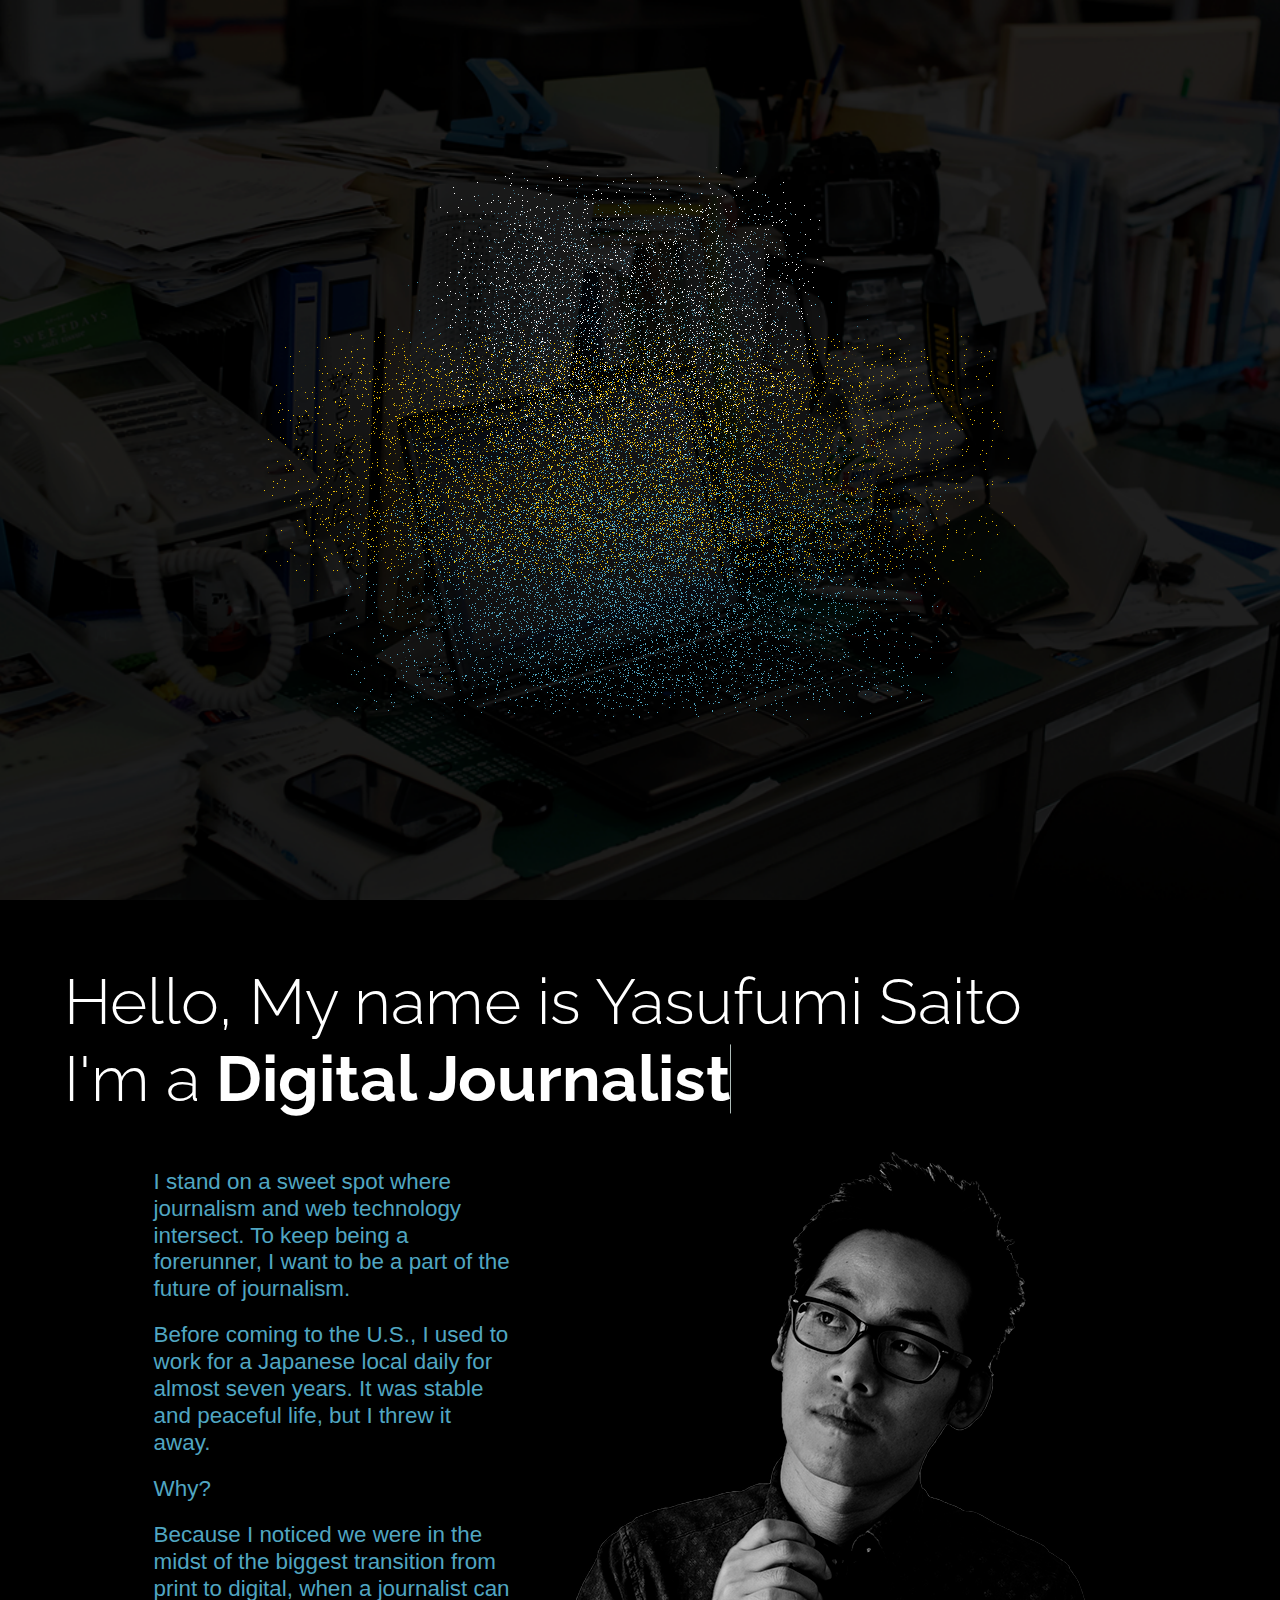
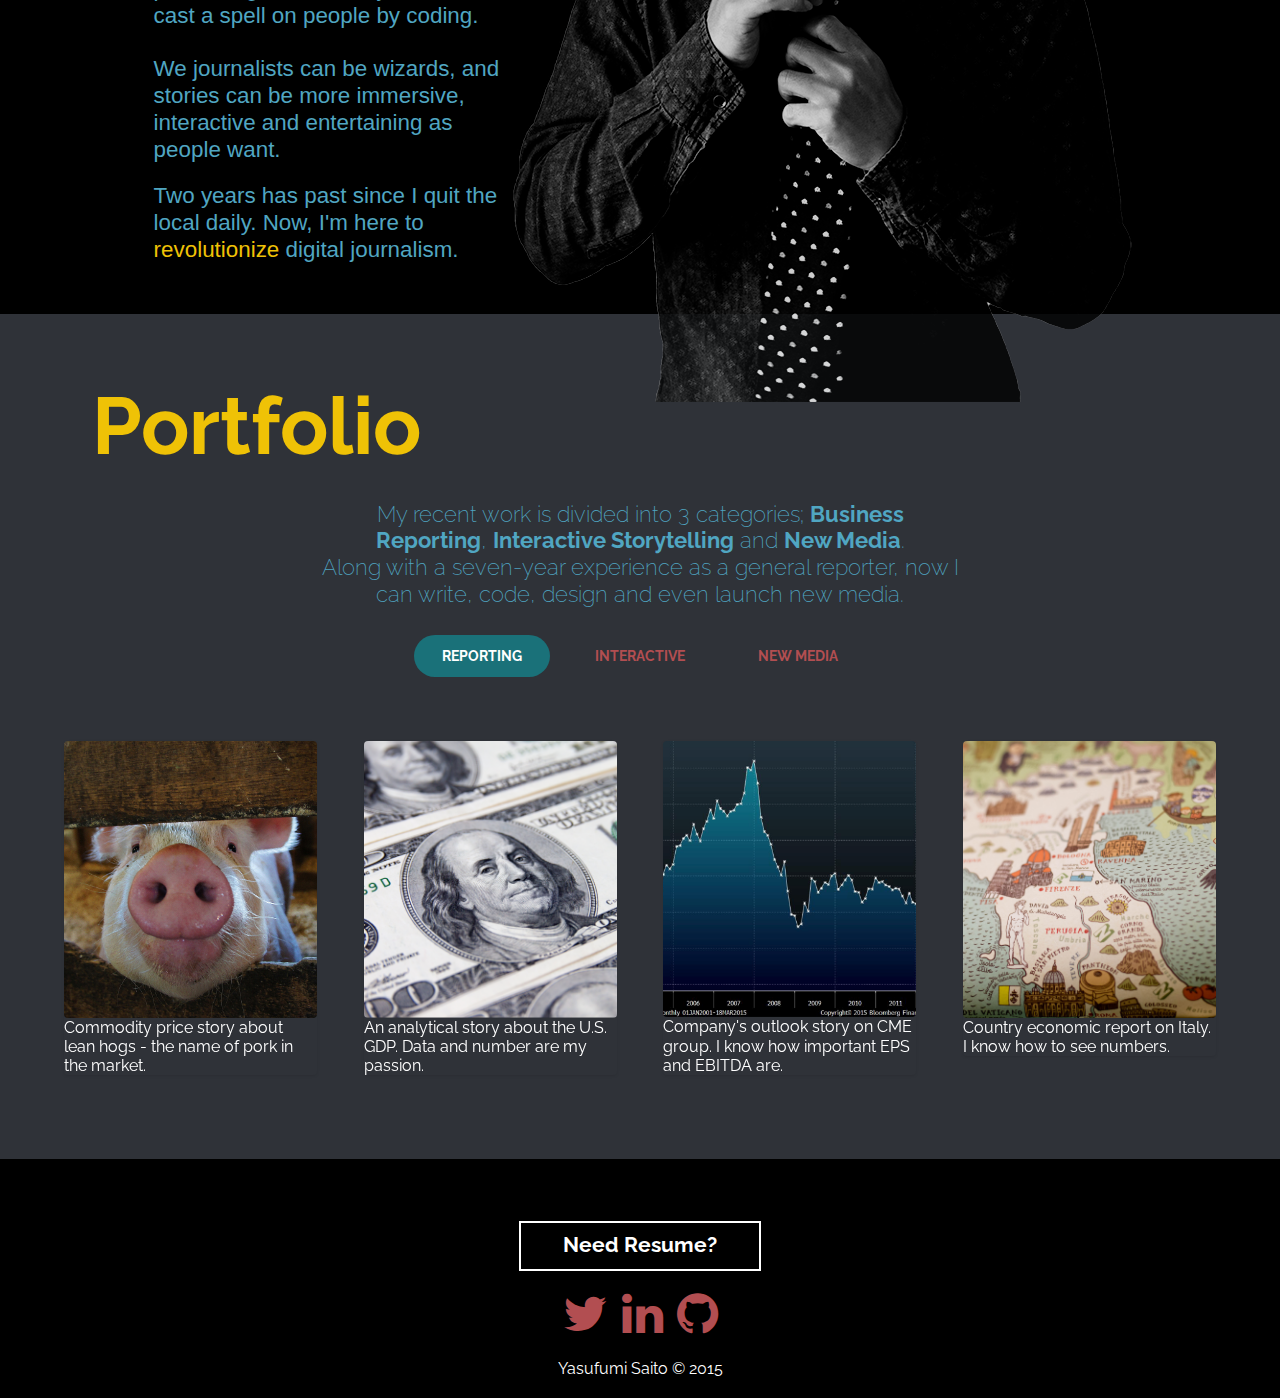
==== index.html @ 70fff32c "portfolio" ====
<DOCTYPE html>
<html>
  <head>
  	<meta name="viewport" content="width=device-width" />
  	<title>Yasufumi Saito</title>
    <link rel="stylesheet" type="text/css" href="style.css">
    <link rel="stylesheet" type="text/css" href="css/main.css">
    <link rel="stylesheet" type="text/css" href="css/reset.css"> <!-- CSS reset -->
        
    <script src="js/modernizr.js"></script> <!-- Modernizr -->
    <link rel="stylesheet" type="text/css" href="css/normalize.css" />
    <link rel="stylesheet" type="text/css" href="css/font-awesome-4.2.0/css/font-awesome.min.css" />
    <link rel="stylesheet" type="text/css" href="css/demo.css" />
    <link href='http://fonts.googleapis.com/css?family=Source+Sans+Pro:300,400,700' rel='stylesheet' type='text/css'>
    <style type="text/css" media="screen">
      .button {
        font-size:1.3em;
        font-weight: bold;
        display: inline-block;
        padding: .5em 2em;
        border: 2px solid #fff;
        color: #fff;
        text-align: center;
        text-decoration: none;
        outline: none;
        transition: all .7s;
        margin-top:3em;
      }
      .button:hover {
        background-color: rgba(255,255,255,.3);
        border-radius: 30px;
      }

      .social {
        margin:20px;
      }

      .social a {
        margin:5px;
      }

      .rights {
        padding-bottom: 20px;
      }
      
    </style>
  </head>
  <body>
      <!-- 1st -->
      <div id="particle-slider">
          <div class="slides">
            <!-- Replace the 'data-src'-attribute with one of the pictures below,
                 to see how it works with other images -->
            <div class="slide" data-src="img/Logo.png">
            </div>
          </div>
        <canvas class="draw"></canvas>
      </div>

      <!-- 2nd -->
      <section class="cd-intro">
        <h1 id="head" class="cd-headline letters type">
          <span style="color:white">Hello, My name is Yasufumi Saito<br /> I'm a </span> 
          <span class="cd-words-wrapper waiting">
            <b class="is-visible">Digital Journalist</b>
            <b>Front-end Developer</b>
            <b>Web Designer</b>
          </span>
        </h1>
        <img class="figure" src="img/Yasu.png" alt="">
        <div id="about">
          <p>I stand on a sweet spot where journalism and web technology intersect. To keep being a forerunner, I want to be a part of the future of journalism.</p><br />
          <p>Before coming to the U.S., I used to work for a Japanese local daily for almost seven years. It was stable and peaceful life, but I threw it away.</p><br />
          <p>Why?</p><br />        
          <p>Because I noticed we were in the midst of the biggest transition from print to digital, when a journalist can cast a spell on people by coding.<p><br />
          <p>We journalists can be wizards, and stories can be more immersive, interactive and entertaining as people want.</p><br />
          <p>Two years has past since I quit the local daily. Now, I'm here to <em style="clear:both;color:#EFC206">revolutionize</em> digital journalism.</p>     
        </div>
      </section>

      <!-- 3rd -->    
      <div class="cd-gallery-container">
        <h1 id="head2" style="color:#EFC206;font-size:5rem;text-align:center;font-weight:bold;margin-bottom:0">Portfolio</h1>
        <div id="explanation" style="color: #50A6C2;margin:0 auto;padding: 1.2em 0 1.2em 0;font-size:1.4rem;text-align:center;font-weight:200;line-height: 1.2;width:50%">
        <p>My recent work is divided into 3 categories; <strong>Business Reporting</strong>, <strong>Interactive Storytelling</strong> and <strong>New Media</strong>. </p>
        <p>Along with a seven-year experience as a general reporter, now I can write, code, design and even launch new media.</p>
        </div>

          <nav class="cd-filter">
            <ul>
              <li class="placeholder"> 
                <a data-type="red" href="#0">Reporting</a> <!-- selected option on mobile -->
              </li> 

              <li>
                <a class="selected" data-type="red" href="#0">Reporting</a>
              </li>

              <li>
                <a data-type="blue" href="#0">Interactive</a>
              </li>

              <li>
                <a data-type="green" href="#0">New Media</a>
              </li>
            </ul>
          </nav>

          <ul class="cd-gallery cd-container">
            <li>
              <ul class="cd-item-wrapper">
                <li data-type="red" class="is-visible">
                  <a href="http://news.medill.northwestern.edu/chicago/pork-prices-plunge-threatening-the-greatest-collapse/" target="_blank"><img src="img/pork.jpg" alt="thumbnail"></a>
                  <p>Commodity price story about lean hogs - the name of pork in the market.</p>
                </li>

                <li data-type="blue" class="is-hidden">
                  <a href="http://www.medillnews847.com/madeinchicago/" target="_blank"><img src="img/madeinchicago.png" alt="thumbnail"></a>
                  <p>Made in Chicago is a mosaic of stories. I produced the splash page and two stories.</p>
                </li>

                <li data-type="green" class="is-hidden">
                  <a href="https://projects.knightlab.com/projects/influence" target="_blank"><img src="img/hashtaginfluence.png" alt="thumbnail"></a>
                  <p>#influence is a web service to find an influencer. I mainly did design work.</p>
                </li>
              </ul>
            </li>

            <li>
              <ul class="cd-item-wrapper">
                <li data-type="red" class="is-visible">
                  <a href="http://news.medill.northwestern.edu/chicago/10-things-to-know-about-the-latest-u-s-gdp-report/" target="_blank"><img src="img/GDP.png" alt="thumbnail"></a>
                  <p>An analytical story about the U.S. GDP. Data and number are my passion.</p>
                </li>

                <li data-type="blue" class="is-hidden">
                  <a href="http://www.medillnews847.com/madeinchicago/bungalow/index.html" target="_blank"><img src="img/bangalow.png" alt="thumbnail"></a>
                  <p>An interactive story about Chicago bangalow. I produced multimedia and interactive pieces.</p>
                </li>
                
                <li data-type="green" class="is-hidden">
                  <a href="http://knowmo.bitballoon.com" target="_blank"><img src="img/knowmo.png" alt="thumbnail"></a>
                  <p>KnowMo is a news gamification company to revolutionalize news consumption for millennials.</p>
                </li>
              </ul>
            </li>

            <li>
              <ul class="cd-item-wrapper">
                <li data-type="red" class="is-visible">
                  <a href="http://news.medill.northwestern.edu/chicago/cme-will-see-further-stretch/" target="_blank"><img src="img/CME.png" alt="thumbnail"></a>
                  <p>Company's outlook story on CME group. I know how important EPS and EBITDA are.</p>
                </li>

                <li data-type="blue" class="is-hidden">
                  <a href="http://www.medillnews847.com/madeinchicago/midwife/index.html" target="_blank"><img src="img/homebirth.png" alt="thumbnail"></a>
                  <p>An interactive story about midwife. I produced all the design, interactive pieces.</p>
                </li>
                
                <li data-type="green" class="is-hidden">
                  <a href="https://projects.invisionapp.com/share/JB3V82NFD#/screens" target="_blank"><img src="img/quotegate.png" alt="thumbnail"></a>
                  <p>A matching quote game where you unwittingly learn important news</p>
                </li>
              </ul>
            </li>

            <li>
              <ul class="cd-item-wrapper">
                <li data-type="red" class="is-visible">
                  <a href="#" target="_blank"><img src="img/Italy.jpg" alt="thumbnail"></a>
                  <p>Country economic report on Italy. I know how to see numbers.</p>
                </li>

                <li data-type="blue" class="is-hidden">
                  <a href="https://slate.adobe.com/a/2q8BN?v=52" target="_blank"><img src="img/evanston.png" alt="thumbnail"></a>
                  <p>A photo story by using Adobe Slate. I took all the photographs.</p>
                </li>
                
                <li data-type="green" class="is-hidden">
                  <a href="https://invis.io/6N3VB9V4K" target="_blank"><img src="img/newstradamus.png" alt="thumbnail"></a>
                  <p>A newsgame where users predict the result of future news events.</p>
                </li>
              </ul>
            </li>
          </ul> <!-- cd-gallery -->
        </div> <!-- cd-gallery-container -->     
      

      <!-- 4th -->
      <footer style="background-color:black;text-align:center">
      <a class="button" href="img/Resume.pdf" download>Need Resume?</a>
      <div class="social">
        <a href="https://twitter.com/YasufumiSaito" target="_blank"><i class="fa fa-twitter fa-3x"></i></a>
        <a href="https://www.linkedin.com/pub/yasufumi-saito/a7/653/937" target="_blank"><i class="fa fa-linkedin fa-3x"></i></a>
        <a href="https://github.com/YasufumiSaito" target="_blank"><i class="fa fa-github fa-3x"></i></a>
      </div>
      <div class="rights">
        <p>Yasufumi Saito &copy; 2015</p>
      </div>
      </footer> 

      <!-- <script src="js/jquery-2.1.1.js"></script> -->
      <script src="http://code.jquery.com/jquery-1.11.3.min.js"></script>
      <script src="js/main.js"></script> <!-- Resource jQuery -->
      <script src="js/filter.js"></script>
      <script src="js/classie.js"></script>
      <script src="js/particleslider-current.min.js"></script>
      <script type="text/javascript">
        var ps = new ParticleSlider({
            mouseForce:3000,
            ptlGap: 0,
            ptlSize: 1
        });

        var ptl = new ps.Particle(ps);
            ptl.move();
            ptl.velocityX += 10;
            ptl.velocityY += 10;
            ptl.gravityX = 10;
            ptl.gravityY = 10;
                                              
      </script>
  </body>
</html>
---- style.css ----
html * {
        -webkit-font-smoothing: antialiased;
        -moz-osx-font-smoothing: grayscale;
        line-height: 1.2;
      }      

      body {
        margin:0;
        padding:0;
        font-family: "SourceSans", sans-serif;
      }

      #particle-slider {
        width: 100%;
        height: 100vh;
        margin: 0 auto;
        background:black url(img/back.png) center center / cover no-repeat;
        -webkit-background-size: cover;
           -moz-background-size: cover;
             -o-background-size: cover;
                background-size: cover;
        padding: 0;       
      }

      /* hide control & slide sources */
      #particle-slider div {
        display: none;
      }

      /* 2nd */
      .cd-intro {
        margin: 0;
        padding-bottom: 50px;
        background-color: black;
        width:100%;
        height: auto;
      }
      
      #about {
        padding-top: 4%;
        padding-left: 12%;
        width:100%;
      }

      .cd-intro p {    
        font-family: Helvetica;
        font-weight: 100;
        font-size: 1.4rem;
        color: #50A6C2;
        width:40%;
      }
      
      #head {
        margin:0;
        padding-top: 5%;
        padding-left: 5%;
      }

      img.figure {
        float: right;
        text-align: right;
        display: inline;
        max-height:71%;
        padding-right: 10%;
        margin:0;
      }

      @media (max-width: 800px){
         img.figure {
          display:none;
        } 
      }
      
      span {
        font-size: 4rem;
        font-weight: bold;
        /*font-family: Helvetica;*/
      }
      b {
        color:white;
        font-size: 4rem;
        font-style: normal;
      }
      .cd-headline {
        font-size: 4rem;
        line-height: 1.2;
      }
      @media only screen and (min-width: 768px) {
        .cd-headline {
          font-size: 4em;
          font-weight: 300;
        }
      }
      @media only screen and (min-width: 1170px) {
        .cd-headline {
          font-size: 4rem;
        }
      }

      @media (max-width: 650px){
        .cd-headline {
          font-size: 1.5rem;
        }
        span {
        font-size: 1.3rem;
        font-weight: bold;
        /*font-family: Helvetica;*/
        }
        b {
          color:white;
          font-size: 1.3rem;
          font-style: normal;
        }
        .cd-intro p {    
          font-size: 1rem;
          width:85%;
          text-align: center;
        }
        #head {
          text-align: center;
        }
        #head2 {
          font-size: 2em !important;
        }
        #explanation {
          width:85% !important;
          font-size: 1em !important;
        }
      }

    .cd-words-wrapper {
      display: inline-block;
      position: relative;
      text-align: left;
    }
    .cd-words-wrapper b {
      display: inline-block;
      position: absolute;
      white-space: nowrap;
      left: 0;
      top: 0;
    }
    .cd-words-wrapper b.is-visible {
      position: relative;
    }
    .no-js .cd-words-wrapper b {
      opacity: 0;
    }
    .no-js .cd-words-wrapper b.is-visible {
      opacity: 1;
    }

    .cd-headline.type .cd-words-wrapper {
      vertical-align: top;
      overflow: hidden;
    }
    .cd-headline.type .cd-words-wrapper::after {
      /* vertical bar */
      content: '';
      position: absolute;
      right: 0;
      top: 50%;
      bottom: auto;
      -webkit-transform: translateY(-50%);
      -moz-transform: translateY(-50%);
      -ms-transform: translateY(-50%);
      -o-transform: translateY(-50%);
      transform: translateY(-50%);
      height: 90%;
      width: 1px;
      background-color: #aebcb9;
    }
    .cd-headline.type .cd-words-wrapper.waiting::after {
      -webkit-animation: cd-pulse 1s infinite;
      -moz-animation: cd-pulse 1s infinite;
      animation: cd-pulse 1s infinite;
    }
    .cd-headline.type .cd-words-wrapper.selected {
      background-color: #aebcb9;
    }
    .cd-headline.type .cd-words-wrapper.selected::after {
      visibility: hidden;
    }
    .cd-headline.type .cd-words-wrapper.selected b {
      color: #0d0d0d;
    }
    .cd-headline.type b {
      visibility: hidden;
    }
    .cd-headline.type b.is-visible {
      visibility: visible;
    }
    .cd-headline.type i {
      position: absolute;
      visibility: hidden;
    }
    .cd-headline.type i.in {
      position: relative;
      visibility: visible;
    }

    @-webkit-keyframes cd-pulse {
      0% {
        -webkit-transform: translateY(-50%) scale(1);
        opacity: 1;
      }
      40% {
        -webkit-transform: translateY(-50%) scale(0.9);
        opacity: 0;
      }
      100% {
        -webkit-transform: translateY(-50%) scale(0);
        opacity: 0;
      }
    }
    @-moz-keyframes cd-pulse {
      0% {
        -moz-transform: translateY(-50%) scale(1);
        opacity: 1;
      }
      40% {
        -moz-transform: translateY(-50%) scale(0.9);
        opacity: 0;
      }
      100% {
        -moz-transform: translateY(-50%) scale(0);
        opacity: 0;
      }
    }
    @keyframes cd-pulse {
      0% {
        -webkit-transform: translateY(-50%) scale(1);
        -moz-transform: translateY(-50%) scale(1);
        -ms-transform: translateY(-50%) scale(1);
        -o-transform: translateY(-50%) scale(1);
        transform: translateY(-50%) scale(1);
        opacity: 1;
      }
      40% {
        -webkit-transform: translateY(-50%) scale(0.9);
        -moz-transform: translateY(-50%) scale(0.9);
        -ms-transform: translateY(-50%) scale(0.9);
        -o-transform: translateY(-50%) scale(0.9);
        transform: translateY(-50%) scale(0.9);
        opacity: 0;
      }
      100% {
        -webkit-transform: translateY(-50%) scale(0);
        -moz-transform: translateY(-50%) scale(0);
        -ms-transform: translateY(-50%) scale(0);
        -o-transform: translateY(-50%) scale(0);
        transform: translateY(-50%) scale(0);
        opacity: 0;
      }

      /* 3rd */
      .cd-gallery-container {
        clear:both;
        margin: 0;
        padding: 0;
        
        width:100%;
        height:100%;
      }

      .cd-filter {
        padding-top: 10%;
      }
      
      #explanation {
        
        margin:2em auto;
        padding: 2em 0 2em 0;
        font-size:3rem;
      }

      #explanation p {
        
        font-size:3rem;
        text-align:center;
      }

      h1 {
        margin:0;
      }

      footer {
        width:100%;
        height:auto;
      }
---- css/main.css ----
/* -------------------------------- 

Primary style

-------------------------------- */
html * {
  -webkit-font-smoothing: antialiased;
  -moz-osx-font-smoothing: grayscale;
}

*, *:after, *:before {
  -webkit-box-sizing: border-box;
  -moz-box-sizing: border-box;
  box-sizing: border-box;
}

body {
  font-size: 100%;
  font-family: "Ubuntu", sans-serif;
  color: #333;
  background-color: #ebe9d7;
}

a {
  color: #383838;
  text-decoration: none;
}

img {
  max-width: 100%;
}

/* -------------------------------- 

Modules - reusable parts of our design

-------------------------------- */
.cd-container {
  width: 90%;
  max-width: 1200px;
  margin: 0 auto;
}
.cd-container::after {
  /* clearfix */
  content: '';
  display: table;
  clear: both;
}

/* -------------------------------- 

Main components 

-------------------------------- */
.cd-gallery-container {
  margin: 2em auto;
}
@media only screen and (min-width: 1200px) {
  .cd-gallery-container {
    margin: 4em auto;
  }
}

.cd-filter {
  position: relative;
  height: 40px;
  width: 150px;
  margin: 0 auto;
  cursor: pointer;
  z-index: 10;
}
.cd-filter::after {
  /* small arrow icon */
  content: '';
  position: absolute;
  right: 14px;
  top: 50%;
  bottom: auto;
  -webkit-transform: translateY(-50%);
  -moz-transform: translateY(-50%);
  -ms-transform: translateY(-50%);
  -o-transform: translateY(-50%);
  transform: translateY(-50%);
  display: inline-block;
  width: 16px;
  height: 16px;
  background: url("../img/icon-small-arrow.svg") no-repeat center center;
  -webkit-transition: all 0.3s;
  -moz-transition: all 0.3s;
  transition: all 0.3s;
  pointer-events: none;
}
.cd-filter ul {
  position: absolute;
  top: 0;
  left: 0;
  background: #FFF;
  border-radius: 0.25em;
  box-shadow: 0 1px 2px rgba(0, 0, 0, 0.1);
}
.cd-filter li {
  display: none;
}
.cd-filter li:first-child {
  display: block;
  /* this way the placehodler is alway visible */
}
.cd-filter li:last-child a {
  border-radius: 0 0 .25em .25em;
}
.cd-filter a {
  display: block;
  height: 40px;
  width: 150px;
  line-height: 40px;
  padding-left: 14px;
  font-size: 14px;
  font-size: 0.875rem;
  font-weight: 700;
  text-transform: uppercase;
}
.cd-filter a.selected {
  background: #1a7179;
  color: #FFF;
}
.no-touch .cd-filter a.selected:hover {
  background: #1f858e;
}
.cd-filter.is-open::after {
  -webkit-transform: translateY(-50%) rotate(-180deg);
  -moz-transform: translateY(-50%) rotate(-180deg);
  -ms-transform: translateY(-50%) rotate(-180deg);
  -o-transform: translateY(-50%) rotate(-180deg);
  transform: translateY(-50%) rotate(-180deg);
  /* small arrow rotation */
}
.cd-filter.is-open ul li {
  display: block;
}
.cd-filter.is-open .placeholder a {
  opacity: .4;
  /* reduces the opacity of the placeholder on mobile when the menu is open */
}
@media only screen and (min-width: 768px) {
  .cd-filter {
    height: auto;
    width: auto;
  }
  .cd-filter::after {
    display: none;
  }
  .cd-filter ul {
    background: transparent;
    position: static;
    box-shadow: none;
    text-align: center;
  }
  .cd-filter li {
    display: inline-block;
    margin: 0 .4em;
  }
  .cd-filter li:first-child {
    display: inline-block;
  }
  .cd-filter li.placeholder {
    display: none !important;
  }
  .cd-filter li.placeholder a {
    display: none;
  }
  .cd-filter a {
    display: inline-block;
    padding: 1em 2em;
    height: auto;
    width: auto;
    line-height: 1;
    border-radius: 50em !important;
  }
  .no-touch .cd-filter a:hover {
    box-shadow: inset 0 0 0 2px rgba(56, 56, 56, 0.2);
  }
  .cd-filter a.selected:hover {
    box-shadow: none;
    /* removes the hover effect from the selected item */
  }
  .cd-filter.is-open ul li {
    display: inline-block;
  }
}

/* -------------------------------- 

xgallery 

-------------------------------- */
.cd-gallery {
  margin-top: 2em;
  position: relative;
  z-index: 5;
}
.cd-gallery > li {
  position: relative;
  margin-bottom: 1em;
}
.cd-gallery .cd-item-wrapper {
  /* this is the item that rotates */
  position: relative;
}
.touch .cd-gallery .cd-item-wrapper {
  /* fix a bug on IOS8 - rotating elements dissapear*/
  -webkit-perspective: 800px;
  -moz-perspective: 800px;
  perspective: 800px;
}
.cd-gallery .cd-item-wrapper.is-switched .is-visible {
  -webkit-transform: rotateY(180deg);
  -moz-transform: rotateY(180deg);
  -ms-transform: rotateY(180deg);
  -o-transform: rotateY(180deg);
  transform: rotateY(180deg);
  -webkit-animation: cd-rotate 0.5s;
  -moz-animation: cd-rotate 0.5s;
  animation: cd-rotate 0.5s;
}
.cd-gallery .cd-item-wrapper.is-switched .is-hidden {
  -webkit-transform: rotateY(0);
  -moz-transform: rotateY(0);
  -ms-transform: rotateY(0);
  -o-transform: rotateY(0);
  transform: rotateY(0);
  -webkit-animation: cd-rotate-inverse 0.5s;
  -moz-animation: cd-rotate-inverse 0.5s;
  animation: cd-rotate-inverse 0.5s;
  opacity: 0;
}
.cd-gallery .cd-item-wrapper.is-switched .is-selected {
  opacity: 1;
}
.cd-gallery .cd-item-wrapper > li {
  -webkit-backface-visibility: hidden;
  backface-visibility: hidden;
  border-radius: 0.25em;
  box-shadow: 0 1px 3px rgba(0, 0, 0, 0.1);
}
.cd-gallery .cd-item-wrapper > li img {
  display: block;
  width: 100%;
  border-radius: 0.25em;
}
.cd-gallery li.is-visible {
  /* the front item, visible by default */
  position: relative;
  z-index: 5;
}
.cd-gallery li.is-hidden {
  /* the hidden items, right behind the front one */
  position: absolute;
  top: 0;
  left: 0;
  height: 100%;
  width: 100%;
  z-index: 1;
  -webkit-transform: rotateY(180deg);
  -moz-transform: rotateY(180deg);
  -ms-transform: rotateY(180deg);
  -o-transform: rotateY(180deg);
  transform: rotateY(180deg);
}
.cd-gallery li.is-selected {
  /* the next item that will be visible */
  z-index: 3 !important;
}
@media only screen and (min-width: 480px) {
  .cd-gallery > li {
    width: 48%;
    float: left;
    margin-right: 4%;
    margin-bottom: 1.2em;
  }
  .cd-gallery > li:nth-of-type(2n) {
    margin-right: 0;
  }
}
@media only screen and (min-width: 768px) {
  .cd-gallery > li {
    width: 22%;
    float: left;
  }
  .cd-gallery > li:nth-of-type(2n) {
    margin-right: 4%;
  }
  .cd-gallery > li:nth-of-type(4n) {
    margin-right: 0;
  }
}
@media only screen and (min-width: 1200px) {
  .cd-gallery {
    margin-top: 4em;
  }
}

/* -------------------------------- 

xkeyframes 

-------------------------------- */
@-webkit-keyframes cd-rotate {
  0% {
    -webkit-transform: perspective(800px) rotateY(0);
  }
  70% {
    -webkit-transform: perspective(800px) rotateY(200deg);
    /* this creates the bounce effect */
  }
  100% {
    -webkit-transform: perspective(800px) rotateY(180deg);
  }
}
@-moz-keyframes cd-rotate {
  0% {
    -moz-transform: perspective(800px) rotateY(0);
  }
  70% {
    -moz-transform: perspective(800px) rotateY(200deg);
    /* this creates the bounce effect */
  }
  100% {
    -moz-transform: perspective(800px) rotateY(180deg);
  }
}
@keyframes cd-rotate {
  0% {
    -webkit-transform: perspective(800px) rotateY(0);
    -moz-transform: perspective(800px) rotateY(0);
    -ms-transform: perspective(800px) rotateY(0);
    -o-transform: perspective(800px) rotateY(0);
    transform: perspective(800px) rotateY(0);
  }
  70% {
    -webkit-transform: perspective(800px) rotateY(200deg);
    -moz-transform: perspective(800px) rotateY(200deg);
    -ms-transform: perspective(800px) rotateY(200deg);
    -o-transform: perspective(800px) rotateY(200deg);
    transform: perspective(800px) rotateY(200deg);
    /* this creates the bounce effect */
  }
  100% {
    -webkit-transform: perspective(800px) rotateY(180deg);
    -moz-transform: perspective(800px) rotateY(180deg);
    -ms-transform: perspective(800px) rotateY(180deg);
    -o-transform: perspective(800px) rotateY(180deg);
    transform: perspective(800px) rotateY(180deg);
  }
}
@-webkit-keyframes cd-rotate-inverse {
  0% {
    -webkit-transform: perspective(800px) rotateY(-180deg);
  }
  70% {
    -webkit-transform: perspective(800px) rotateY(20deg);
    /* this creates the bounce effect */
  }
  100% {
    -webkit-transform: perspective(800px) rotateY(0);
  }
}
@-moz-keyframes cd-rotate-inverse {
  0% {
    -moz-transform: perspective(800px) rotateY(-180deg);
  }
  70% {
    -moz-transform: perspective(800px) rotateY(20deg);
    /* this creates the bounce effect */
  }
  100% {
    -moz-transform: perspective(800px) rotateY(0);
  }
}
@keyframes cd-rotate-inverse {
  0% {
    -webkit-transform: perspective(800px) rotateY(-180deg);
    -moz-transform: perspective(800px) rotateY(-180deg);
    -ms-transform: perspective(800px) rotateY(-180deg);
    -o-transform: perspective(800px) rotateY(-180deg);
    transform: perspective(800px) rotateY(-180deg);
  }
  70% {
    -webkit-transform: perspective(800px) rotateY(20deg);
    -moz-transform: perspective(800px) rotateY(20deg);
    -ms-transform: perspective(800px) rotateY(20deg);
    -o-transform: perspective(800px) rotateY(20deg);
    transform: perspective(800px) rotateY(20deg);
    /* this creates the bounce effect */
  }
  100% {
    -webkit-transform: perspective(800px) rotateY(0);
    -moz-transform: perspective(800px) rotateY(0);
    -ms-transform: perspective(800px) rotateY(0);
    -o-transform: perspective(800px) rotateY(0);
    transform: perspective(800px) rotateY(0);
  }
}
---- css/demo.css ----
@import url(http://fonts.googleapis.com/css?family=Raleway:400,600,700);

@font-face {
	font-weight: normal;
	font-style: normal;
	font-family: 'codropsicons';
	src:url('../fonts/codropsicons/codropsicons.eot');
	src:url('../fonts/codropsicons/codropsicons.eot?#iefix') format('embedded-opentype'),
		url('../fonts/codropsicons/codropsicons.woff') format('woff'),
		url('../fonts/codropsicons/codropsicons.ttf') format('truetype'),
		url('../fonts/codropsicons/codropsicons.svg#codropsicons') format('svg');
}

*, *:after, *:before { -webkit-box-sizing: border-box; box-sizing: border-box; }
.clearfix:before, .clearfix:after { content: ''; display: table; }
.clearfix:after { clear: both; }

body {
	color: #fff;
	background: #2f3238;
	font-weight: 400;
	font-size: 1em;
	font-family: 'Raleway', Arial, sans-serif;
}

a {
	color: #B24E51;
	text-decoration: none;
}

a:hover,
a:focus {
	color: #afb3b8;
	outline: none;
}

.theme-2 { background: #434d55; }
.theme-2 a { color: #4991C2; }
.theme-2 a:hover, .theme-2 a:focus { color: #74777b; }

.theme-3 { background: #e4eaea; color: #74777b;}
.theme-3 a { color: #e35583; }
.theme-3 a:hover, .theme-3 a:focus { color: #74777b; }

.theme-4 a { color: #6EAE8C; }
.theme-4 a:hover, .theme-4 a:focus { color: #74777b; }

.theme-5 { background: #e4eaea; color: #74777b;}
.theme-5 a { color: #EA8686; }
.theme-5 a:hover, .theme-5 a:focus { color: #74777b; }

.theme-6 a { color: #CFB75C; }
.theme-6 a:hover, .theme-6 a:focus { color: #74777b; }

.theme-7 { background: #E8E8E8; color: #FF72AD;}
.theme-7 a { color: #415c71; }
.theme-7 a:hover, .theme-7 a:focus { color: #509EDB; }

.theme-8 a { color: #938edc; }

.theme-9 { background: #3D4444; color: #DADADA;}
.theme-9 a { color: #DA7071; }
.theme-9 a:hover, .theme-9 a:focus { color: #74777b; }

.content {
	min-height: 250px;
	margin: 0 auto;
	padding-bottom: 2em;
}

.content--tiny {
	max-width: 800px;
}

.container {
	text-align: center;
	padding: 5.25em 0.5em 0;
}

/* Header */
.codrops-header {
	padding: 0;
	letter-spacing: -1px;
}

.codrops-header h1 {
	font-weight: 800;
	font-size: 3.5em;
	line-height: 1;
	margin: 0;
}

.codrops-header h1 span {
	display: block;
	font-size: 35%;
	letter-spacing: 1px;
	padding-top: 0.75em;
	color: #afb3b8;
}

/* To Navigation Style */
.codrops-links {
	text-transform: uppercase;
	font-weight: 300;
	font-size: 1.25em;
}

.codrops-links a {
	display: inline-block;
	padding: 0.5em 0;
	margin: 0.5em;
	text-decoration: none;
	letter-spacing: 1px;
}

.codrops-icon span {
	display: none;
}

.codrops-icon:before {
	margin: 0 4px;
	text-transform: none;
	font-weight: normal;
	font-style: normal;
	font-variant: normal;
	font-family: 'codropsicons';
	line-height: 1;
	speak: none;
	-webkit-font-smoothing: antialiased;
}

.codrops-icon-drop:before {
	content: "\e001";
}

.codrops-icon-prev:before {
	content: "\e004";
}

/* Codrops demo links */
.codrops-demos {
	margin: 3em auto;
	max-width: 700px;
}

.codrops-demos a {
	font-weight: 700;
	text-transform: uppercase;
	letter-spacing: 1px;
	padding: 0.25em 0;
	margin: 5px 10px;
	display: inline-block;
	font-size: 0.85em;
}

.codrops-demos a.current-demo {
	opacity: 0.5;
}

/* Related demos */
.related {
	text-align: center;
	padding: 10em 0;
	clear: both;
	font-weight: bold;
}

.related > a {
	width: 200px;
	display: inline-block;
	text-align: center;
	margin: 1em;
	font-size: 0.8em;
	vertical-align: top;
}

.related a img {
	max-width: 100%;
	opacity: 0.8;
}

.related a:hover img,
.related a:active img {
	opacity: 1;
}

.related a h3 {
	margin: 0;
	font-size: ;
	padding: 0.5em 0 0.3em;
	max-width: 200px;
	text-align: left;
}

@media screen and (max-width: 30em) {
	.codrops-header h1 {
		font-size: 3em;
	}
}
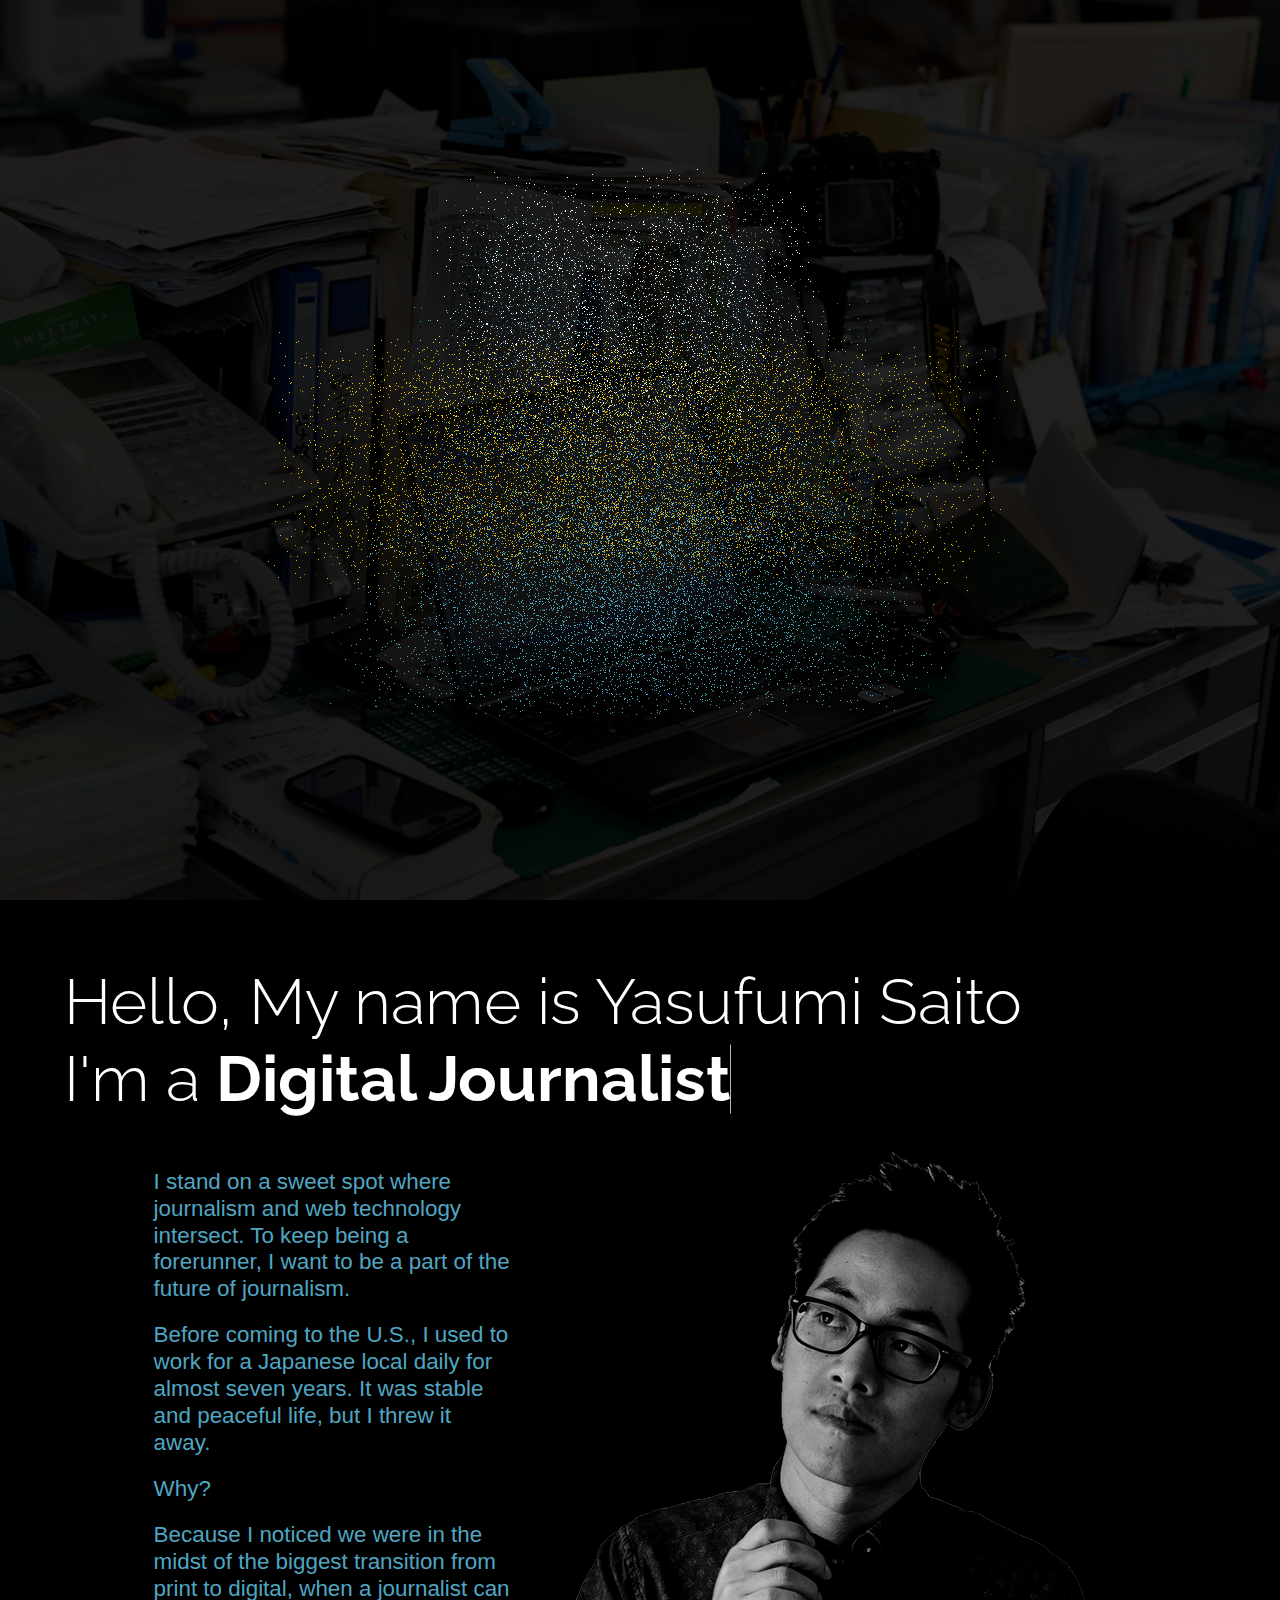
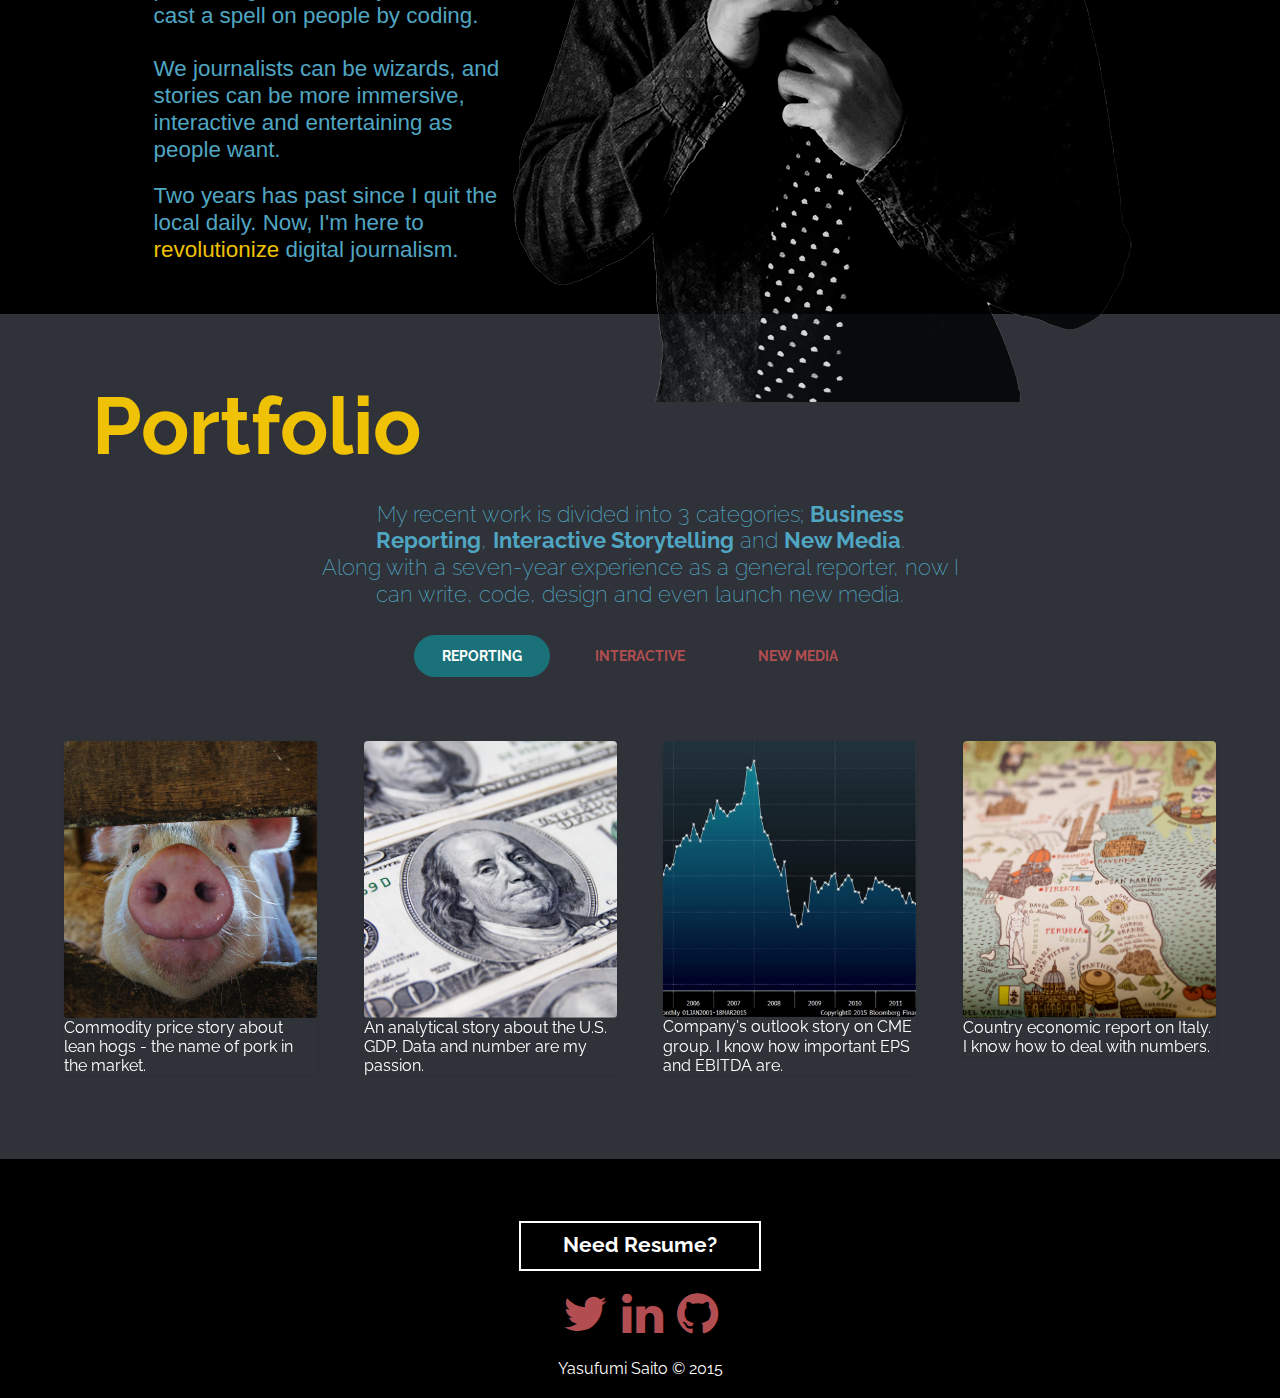
==== commit 2e6095ba: "Added Italy" ====
--- a/index.html
+++ b/index.html
@@ -167,8 +167,8 @@
             <li>
               <ul class="cd-item-wrapper">
                 <li data-type="red" class="is-visible">
-                  <a href="#" target="_blank"><img src="img/Italy.jpg" alt="thumbnail"></a>
-                  <p>Country economic report on Italy. I know how to see numbers.</p>
+                  <a href="italy.html" target="_blank"><img src="img/Italy.jpg" alt="thumbnail"></a>
+                  <p>Country economic report on Italy. I know how to deal with numbers.</p>
                 </li>
 
                 <li data-type="blue" class="is-hidden">
--- a/style.css
+++ b/style.css
@@ -114,7 +114,7 @@
         .cd-intro p {    
           font-size: 1rem;
           width:85%;
-          text-align: center;
+          text-align: left;
         }
         #head {
           text-align: center;
@@ -277,7 +277,7 @@
       #explanation p {
         
         font-size:3rem;
-        text-align:center;
+        text-align:left;
       }
 
       h1 {
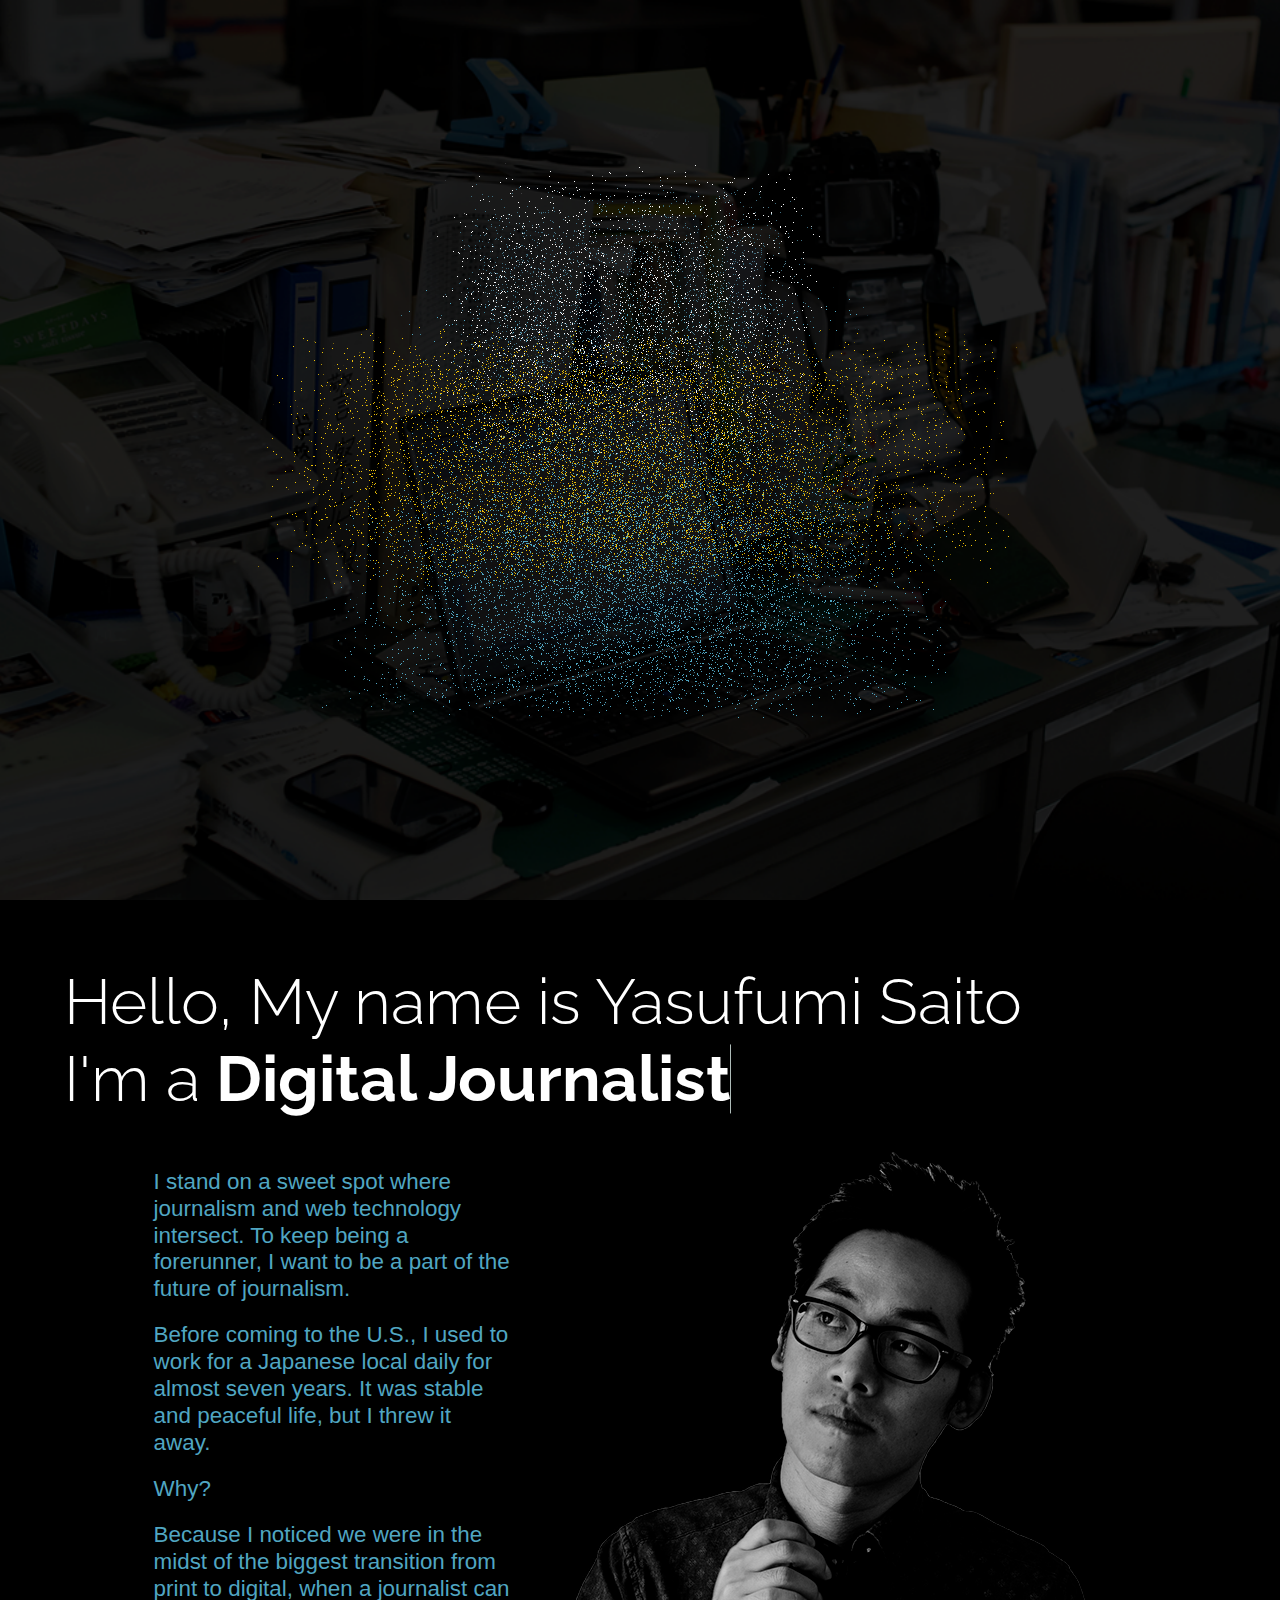
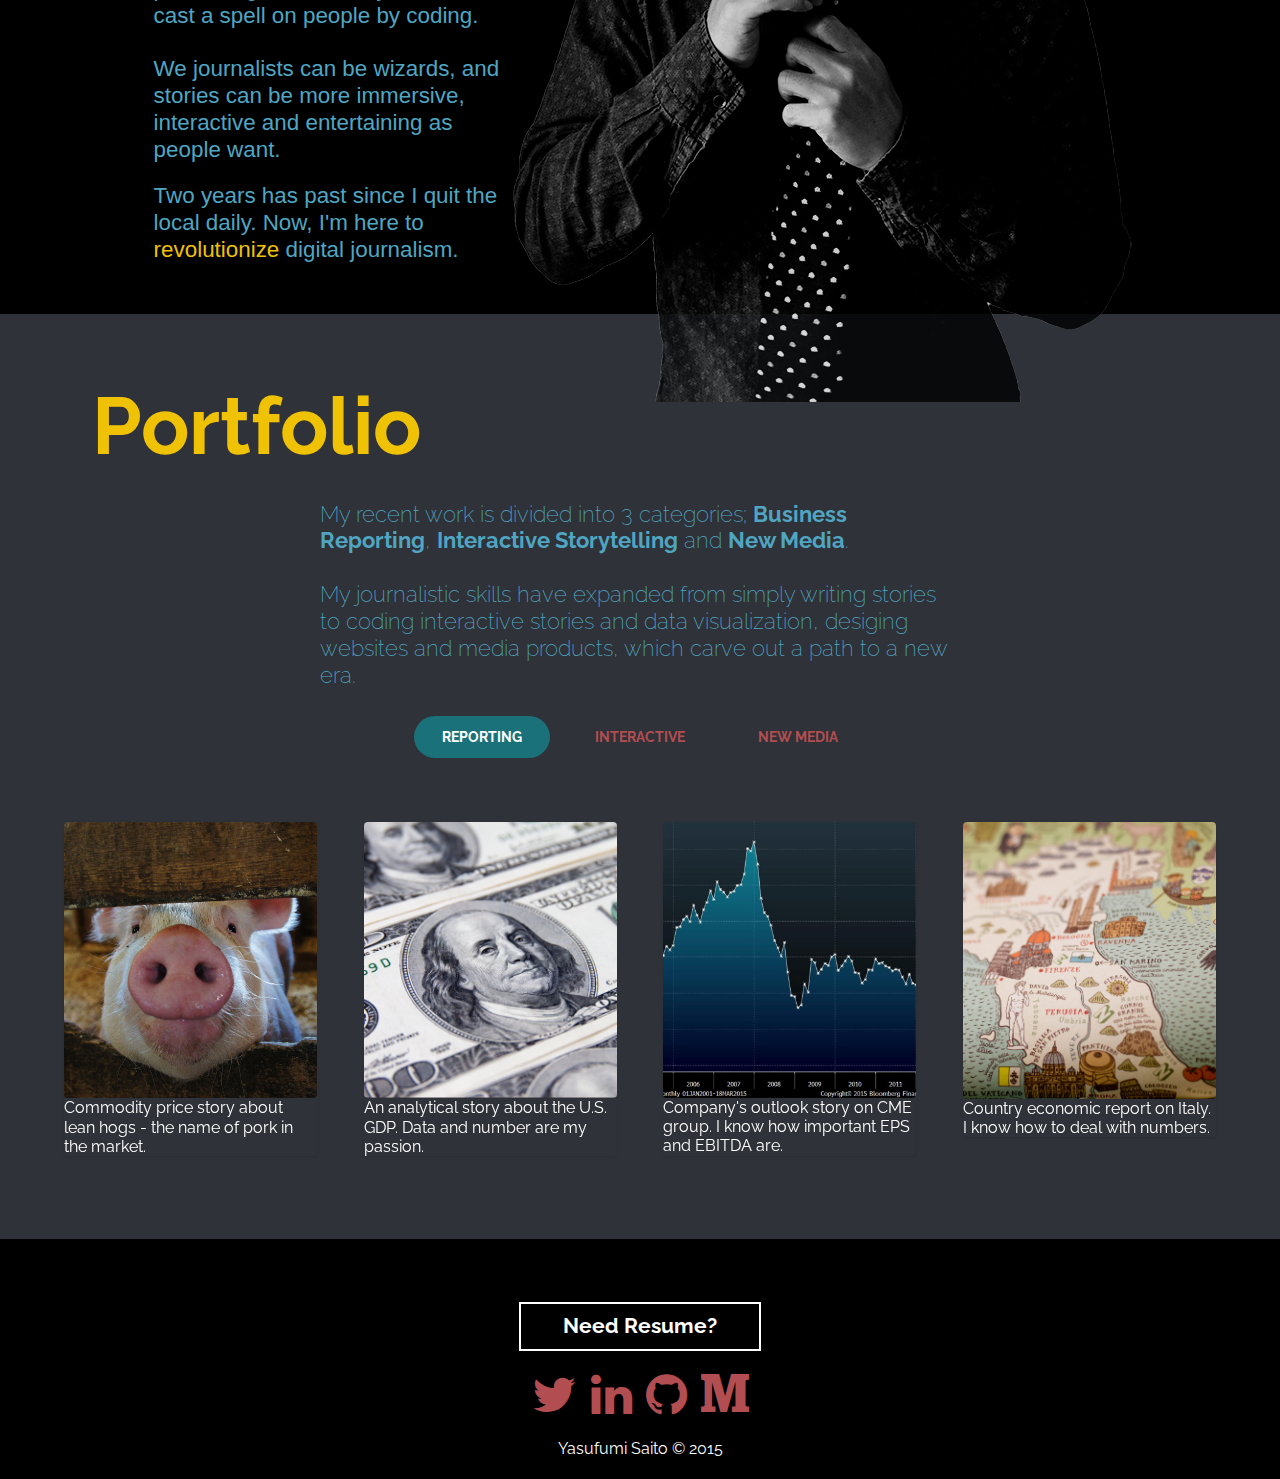
==== commit 09489211: "Added Medium" ====
--- a/index.html
+++ b/index.html
@@ -9,7 +9,7 @@
         
     <script src="js/modernizr.js"></script> <!-- Modernizr -->
     <link rel="stylesheet" type="text/css" href="css/normalize.css" />
-    <link rel="stylesheet" type="text/css" href="css/font-awesome-4.2.0/css/font-awesome.min.css" />
+    <link rel="stylesheet" type="text/css" href="css/font-awesome-4.4.0/css/font-awesome.min.css" />
     <link rel="stylesheet" type="text/css" href="css/demo.css" />
     <link href='http://fonts.googleapis.com/css?family=Source+Sans+Pro:300,400,700' rel='stylesheet' type='text/css'>
     <style type="text/css" media="screen">
@@ -81,9 +81,9 @@
       <!-- 3rd -->    
       <div class="cd-gallery-container">
         <h1 id="head2" style="color:#EFC206;font-size:5rem;text-align:center;font-weight:bold;margin-bottom:0">Portfolio</h1>
-        <div id="explanation" style="color: #50A6C2;margin:0 auto;padding: 1.2em 0 1.2em 0;font-size:1.4rem;text-align:center;font-weight:200;line-height: 1.2;width:50%">
-        <p>My recent work is divided into 3 categories; <strong>Business Reporting</strong>, <strong>Interactive Storytelling</strong> and <strong>New Media</strong>. </p>
-        <p>Along with a seven-year experience as a general reporter, now I can write, code, design and even launch new media.</p>
+        <div id="explanation" style="color: #50A6C2;margin:0 auto;padding: 1.2em 0 1.2em 0;font-size:1.4rem;text-align:left;font-weight:200;line-height: 1.2;width:50%">
+        <p>My recent work is divided into 3 categories; <strong>Business Reporting</strong>, <strong>Interactive Storytelling</strong> and <strong>New Media</strong>.</p><br />
+        <p>My journalistic skills have expanded from simply writing stories to coding interactive stories and data visualization, desiging websites and media products, which carve out a path to a new era.</p>
         </div>
 
           <nav class="cd-filter">
@@ -193,6 +193,7 @@
         <a href="https://twitter.com/YasufumiSaito" target="_blank"><i class="fa fa-twitter fa-3x"></i></a>
         <a href="https://www.linkedin.com/pub/yasufumi-saito/a7/653/937" target="_blank"><i class="fa fa-linkedin fa-3x"></i></a>
         <a href="https://github.com/YasufumiSaito" target="_blank"><i class="fa fa-github fa-3x"></i></a>
+        <a href="https://medium.com/@yasufumisaito" target="_blank"><i class="fa fa-medium fa-3x"></i></a>
       </div>
       <div class="rights">
         <p>Yasufumi Saito &copy; 2015</p>
--- a/style.css
+++ b/style.css
@@ -277,7 +277,7 @@
       #explanation p {
         
         font-size:3rem;
-        text-align:left;
+        text-align:left !important;
       }
 
       h1 {
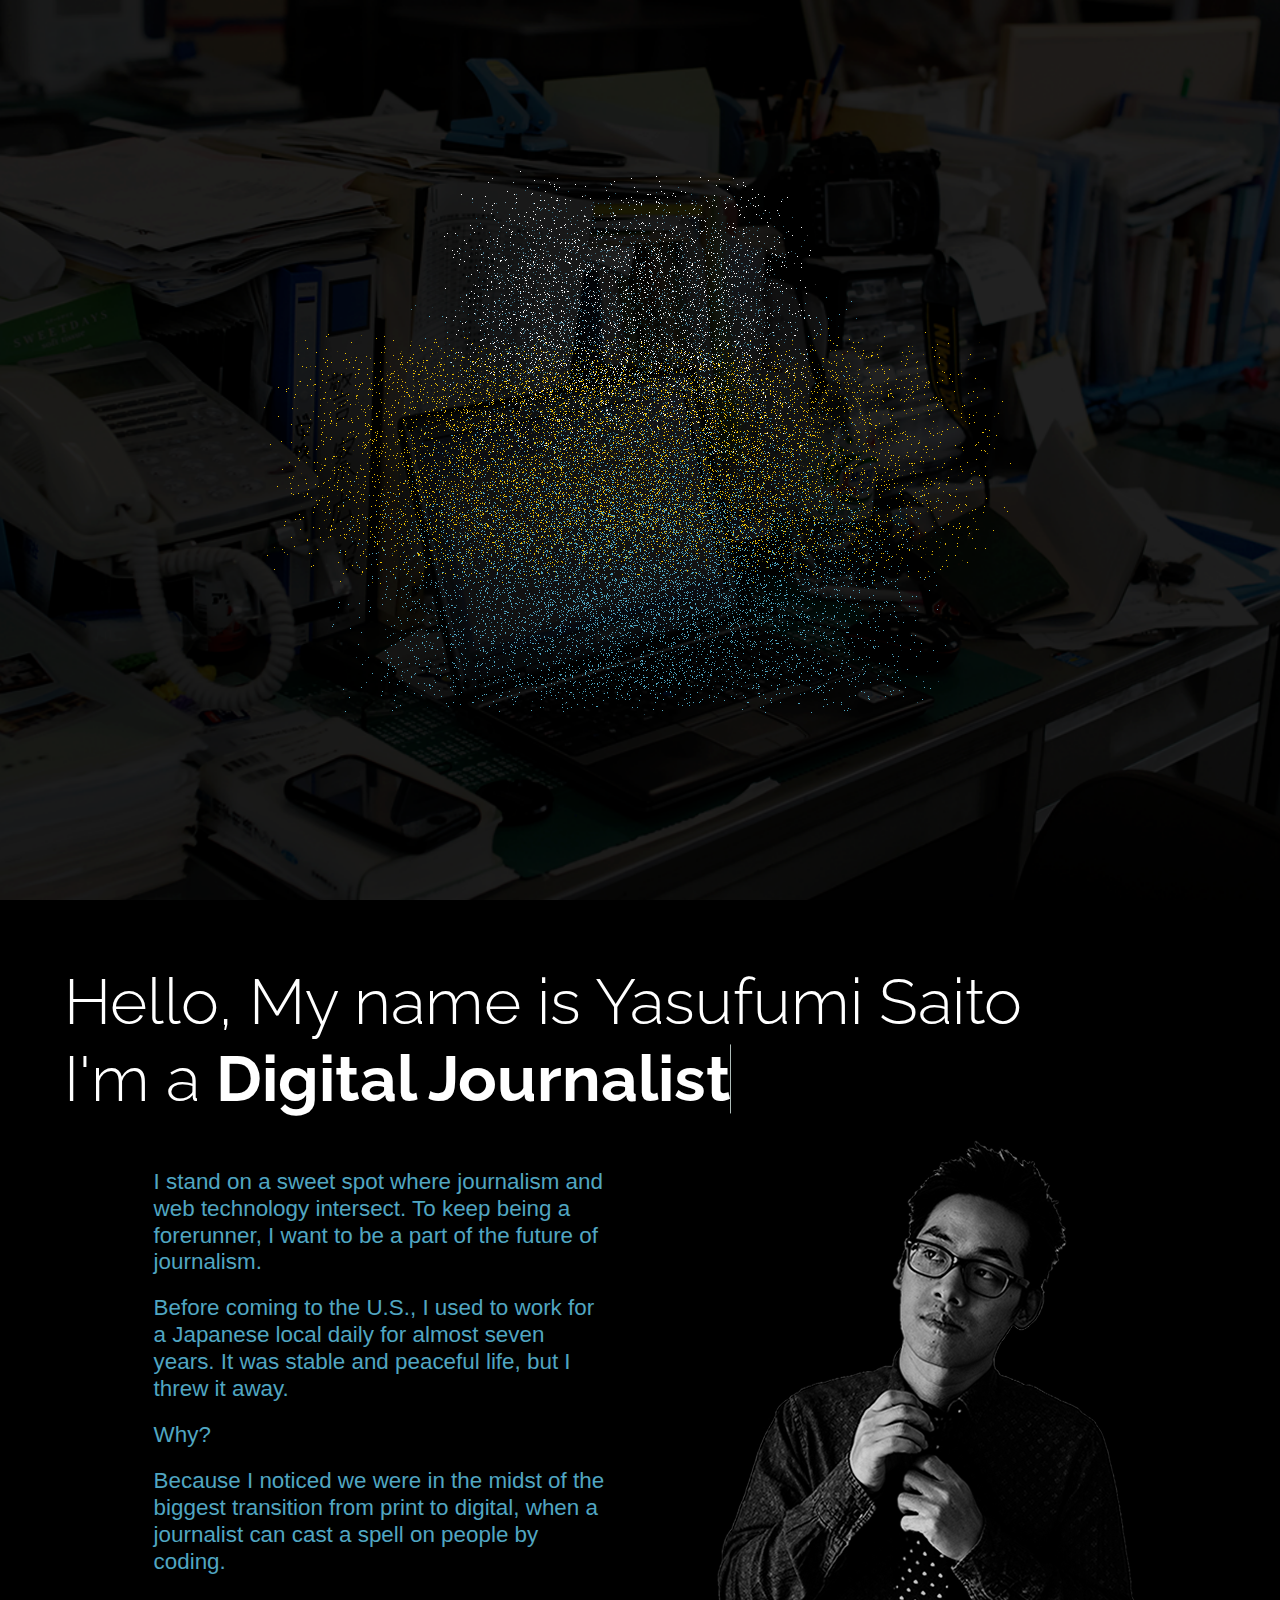
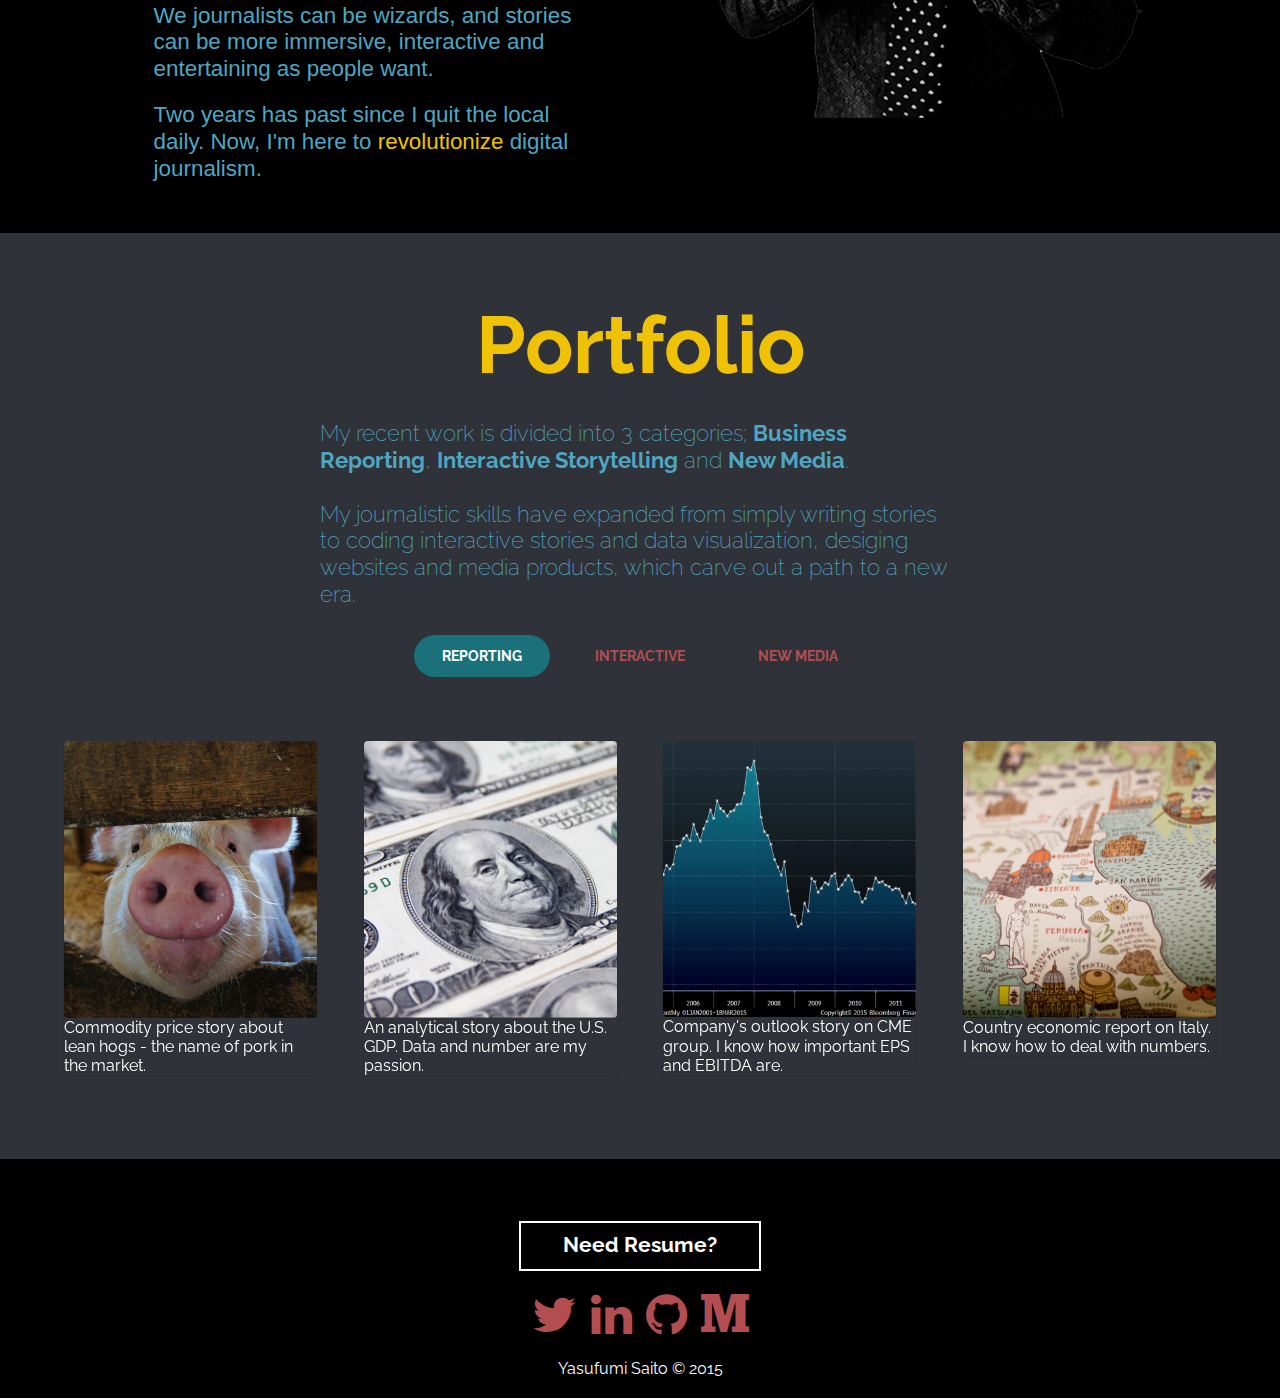
==== commit 5273572a: "Fixed photo and resume" ====
--- a/index.html
+++ b/index.html
@@ -188,7 +188,7 @@
 
       <!-- 4th -->
       <footer style="background-color:black;text-align:center">
-      <a class="button" href="img/Resume.pdf" download>Need Resume?</a>
+      <a class="button" href="img/Resume.pdf" target="_blank">Need Resume?</a>
       <div class="social">
         <a href="https://twitter.com/YasufumiSaito" target="_blank"><i class="fa fa-twitter fa-3x"></i></a>
         <a href="https://www.linkedin.com/pub/yasufumi-saito/a7/653/937" target="_blank"><i class="fa fa-linkedin fa-3x"></i></a>
--- a/style.css
+++ b/style.css
@@ -60,7 +60,6 @@
         float: right;
         text-align: right;
         display: inline;
-        max-height:71%;
         padding-right: 10%;
         margin:0;
       }
@@ -99,16 +98,16 @@
 
       @media (max-width: 650px){
         .cd-headline {
-          font-size: 1.5rem;
+          font-size: 1.3rem;
         }
         span {
-        font-size: 1.3rem;
+        font-size: 1.2rem;
         font-weight: bold;
         /*font-family: Helvetica;*/
         }
         b {
           color:white;
-          font-size: 1.3rem;
+          font-size: 1.2rem;
           font-style: normal;
         }
         .cd-intro p {    
@@ -123,7 +122,7 @@
           font-size: 2em !important;
         }
         #explanation {
-          width:85% !important;
+          width:80% !important;
           font-size: 1em !important;
         }
       }
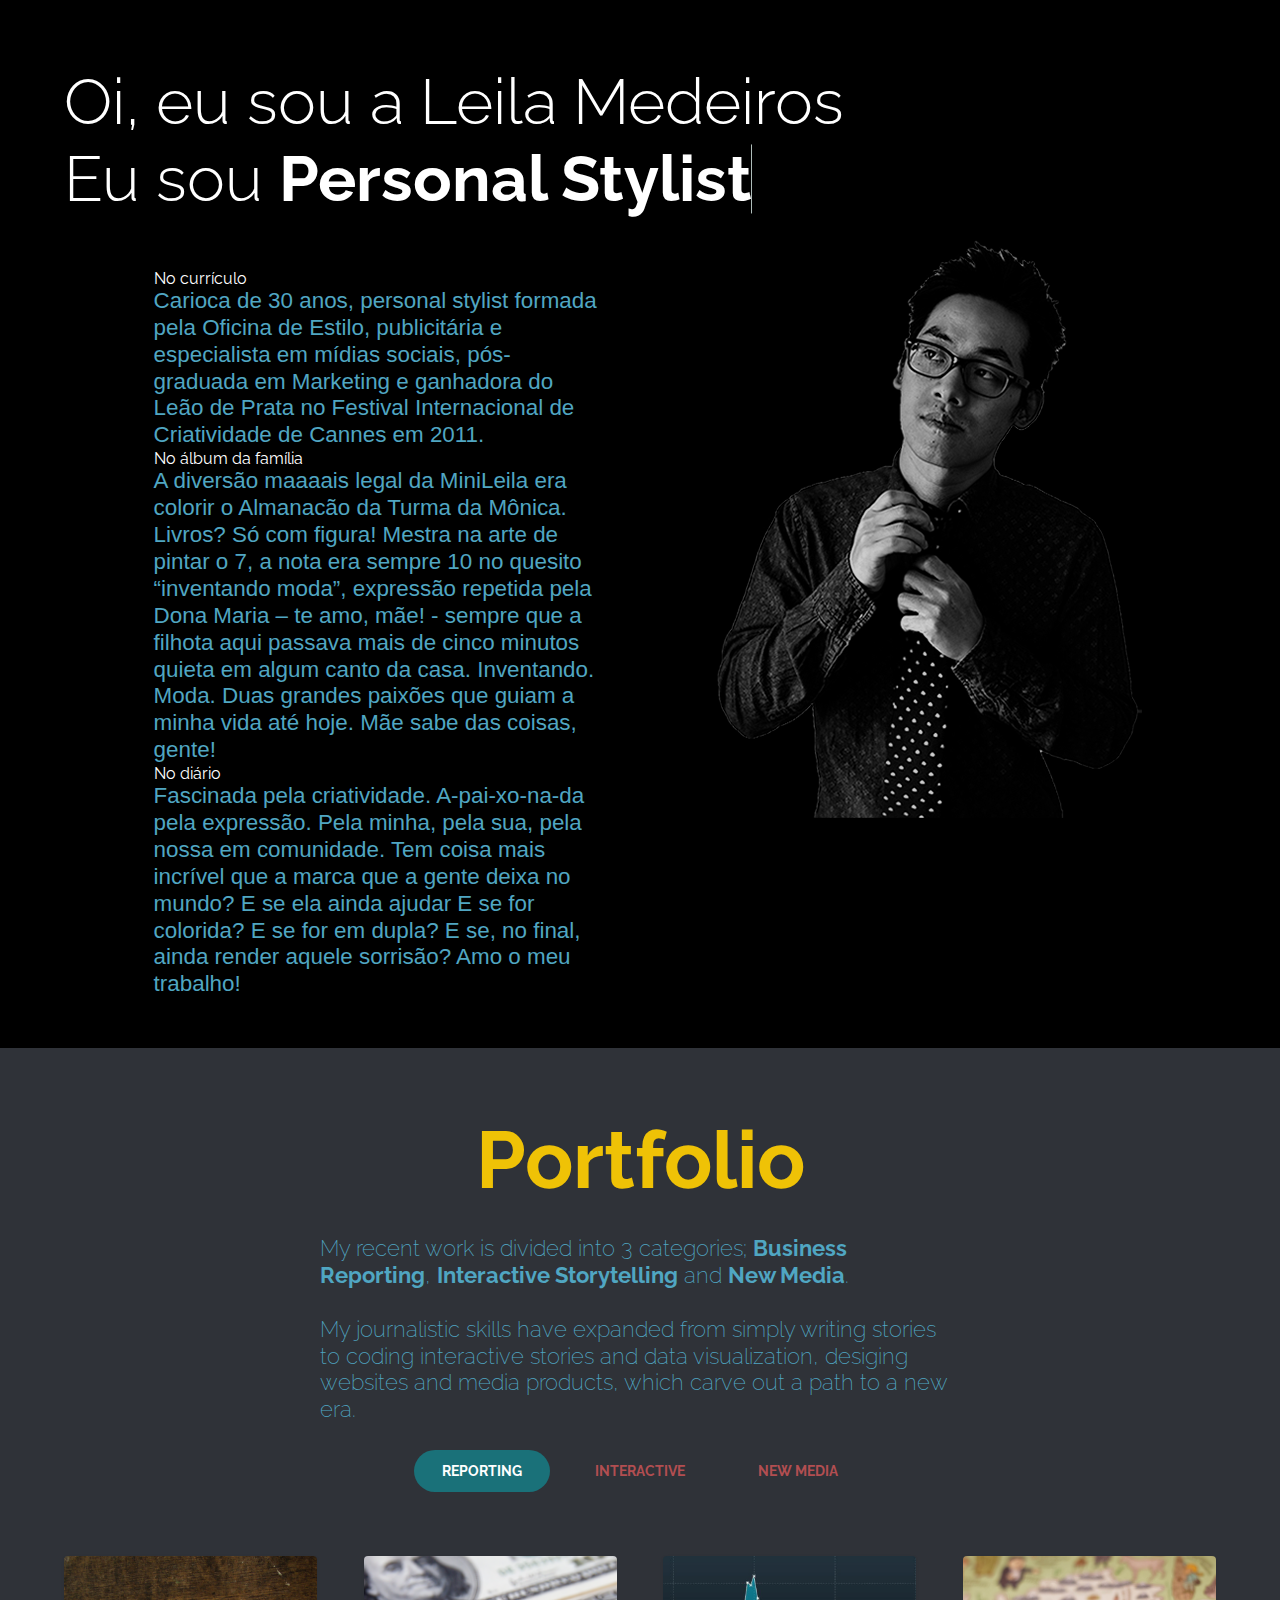
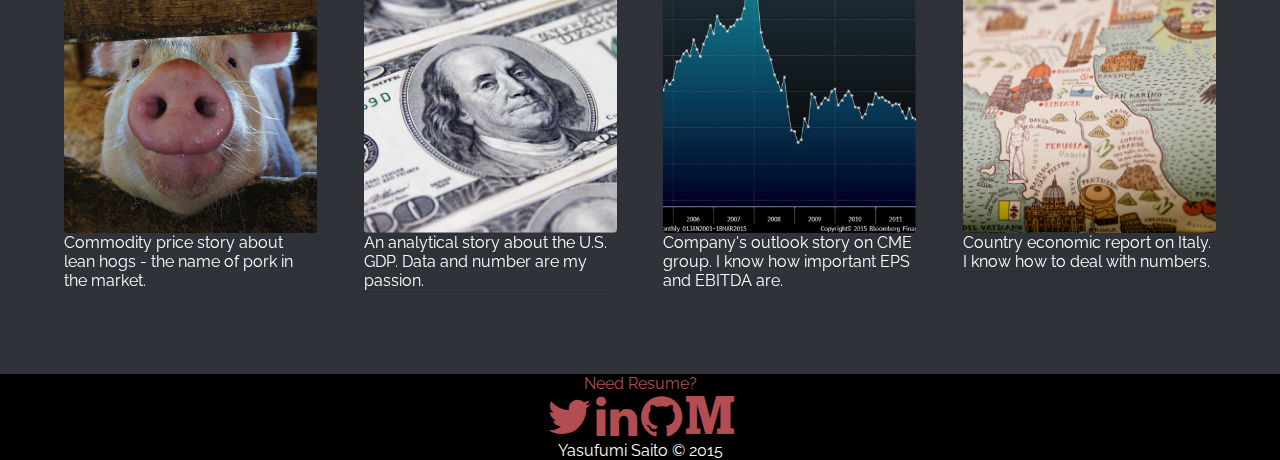
==== commit 2e2bac38: "primeiros textos substituidos" ====
--- a/index.html
+++ b/index.html
@@ -2,7 +2,7 @@
 <html>
   <head>
   	<meta name="viewport" content="width=device-width" />
-  	<title>Yasufumi Saito</title>
+  	<title>Leila Medeiros</title>
     <link rel="stylesheet" type="text/css" href="style.css">
     <link rel="stylesheet" type="text/css" href="css/main.css">
     <link rel="stylesheet" type="text/css" href="css/reset.css"> <!-- CSS reset -->
@@ -12,6 +12,8 @@
     <link rel="stylesheet" type="text/css" href="css/font-awesome-4.4.0/css/font-awesome.min.css" />
     <link rel="stylesheet" type="text/css" href="css/demo.css" />
     <link href='http://fonts.googleapis.com/css?family=Source+Sans+Pro:300,400,700' rel='stylesheet' type='text/css'>
+    
+    <!--
     <style type="text/css" media="screen">
       .button {
         font-size:1.3em;
@@ -43,39 +45,41 @@
         padding-bottom: 20px;
       }
       
-    </style>
+    </style> -->
   </head>
   <body>
-      <!-- 1st -->
+      <!-- 1st
       <div id="particle-slider">
           <div class="slides">
-            <!-- Replace the 'data-src'-attribute with one of the pictures below,
-                 to see how it works with other images -->
+            Replace the 'data-src'-attribute with one of the pictures below,
+                 to see how it works with other images
             <div class="slide" data-src="img/Logo.png">
             </div>
           </div>
         <canvas class="draw"></canvas>
-      </div>
+      </div> 
+    -->
 
       <!-- 2nd -->
       <section class="cd-intro">
         <h1 id="head" class="cd-headline letters type">
-          <span style="color:white">Hello, My name is Yasufumi Saito<br /> I'm a </span> 
+          <span style="color:white">Oi, eu sou a Leila Medeiros<br /> Eu sou</span> 
           <span class="cd-words-wrapper waiting">
-            <b class="is-visible">Digital Journalist</b>
-            <b>Front-end Developer</b>
-            <b>Web Designer</b>
+            <b class="is-visible">Personal Stylist</b>
+            <b>Personal Shopper</b>
+            <b>sua fada-madrinha</b>
           </span>
         </h1>
         <img class="figure" src="img/Yasu.png" alt="">
         <div id="about">
-          <p>I stand on a sweet spot where journalism and web technology intersect. To keep being a forerunner, I want to be a part of the future of journalism.</p><br />
-          <p>Before coming to the U.S., I used to work for a Japanese local daily for almost seven years. It was stable and peaceful life, but I threw it away.</p><br />
-          <p>Why?</p><br />        
-          <p>Because I noticed we were in the midst of the biggest transition from print to digital, when a journalist can cast a spell on people by coding.<p><br />
-          <p>We journalists can be wizards, and stories can be more immersive, interactive and entertaining as people want.</p><br />
-          <p>Two years has past since I quit the local daily. Now, I'm here to <em style="clear:both;color:#EFC206">revolutionize</em> digital journalism.</p>     
-        </div>
+
+        <h2>No currículo</h2>
+        <p>Carioca de 30 anos, personal stylist formada pela Oficina de Estilo, publicitária e especialista em mídias sociais, pós-graduada em Marketing e ganhadora do Leão de Prata no Festival Internacional de Criatividade de Cannes em 2011.</p>
+        <h2>No álbum da família</h2>
+        <p>A diversão maaaais legal da MiniLeila era colorir o Almanacão da Turma da Mônica. Livros? Só com figura! Mestra na arte de pintar o 7, a nota era sempre 10 no quesito “inventando moda”, expressão repetida pela Dona Maria – te amo, mãe! - sempre que a filhota aqui passava mais de cinco minutos quieta em algum canto da casa. Inventando. Moda. Duas grandes paixões que guiam a minha vida até hoje. Mãe sabe das coisas, gente!</p>
+        <h2>No diário</h2>
+        <p>Fascinada pela criatividade. A-pai-xo-na-da pela expressão. Pela minha, pela sua, pela nossa em comunidade. Tem coisa mais incrível que a marca que a gente deixa no mundo? E se ela ainda ajudar E se for colorida? E se for em dupla? E se, no final, ainda render aquele sorrisão? Amo o meu trabalho!</p>
+            </div>
       </section>
 
       <!-- 3rd -->    
